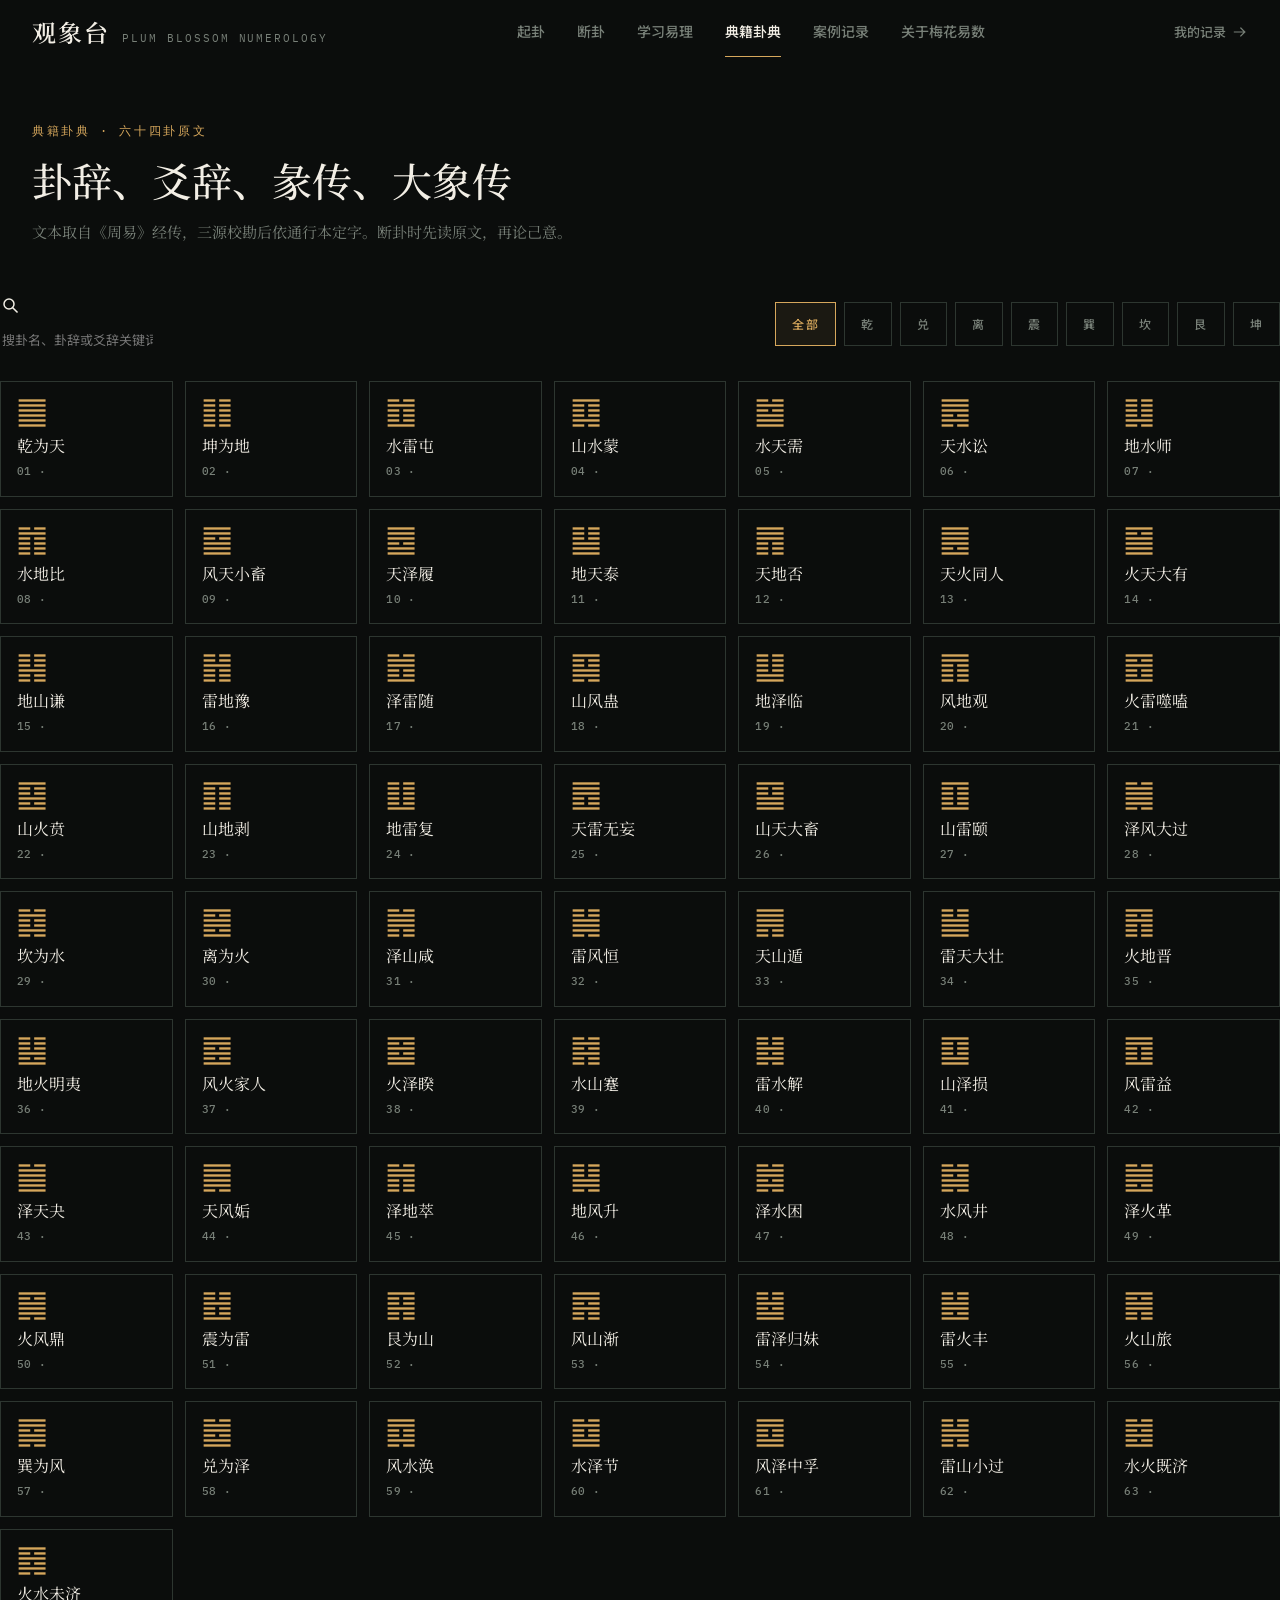
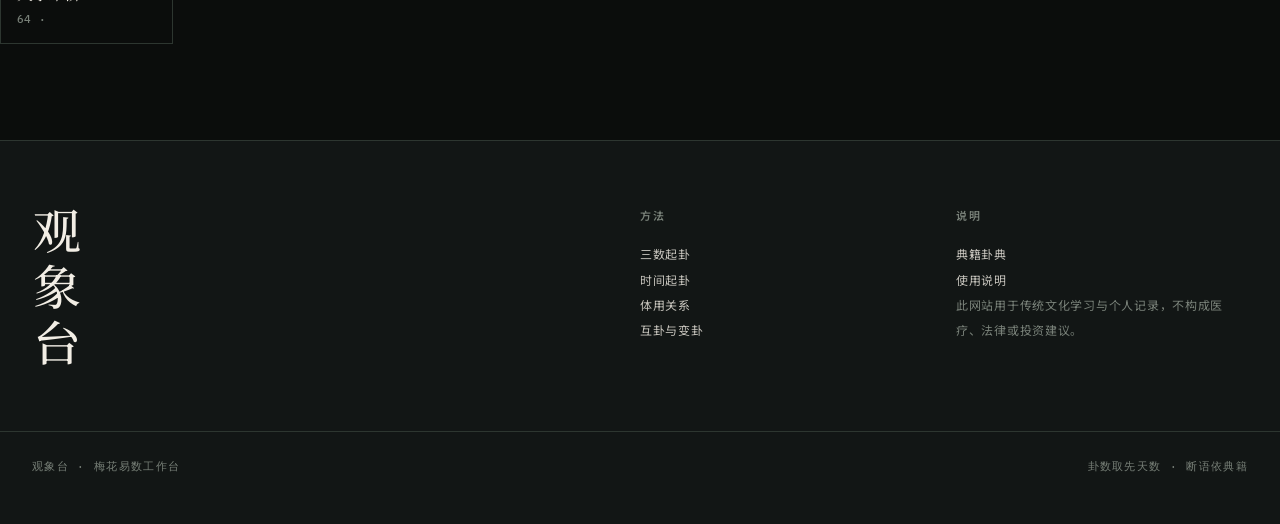
==== guandian.html @ 8d35ff0f "v4：多页面拆分（起卦/断卦/学习/卦典/记录/关于）+ 断卦逐层典籍解读" ====
<!DOCTYPE html>
<html lang="zh-CN">
<head>
<meta charset="utf-8">
<meta name="viewport" content="width=device-width, initial-scale=1">
<meta name="theme-color" content="#0B0D0C">
<link rel="manifest" href="manifest.json">
<link rel="apple-touch-icon" href="icon-180.png">
<title>典籍卦典 · 观象台</title>
<link rel="preconnect" href="https://fonts.googleapis.com">
<link rel="preconnect" href="https://fonts.gstatic.com" crossorigin>
<link href="https://fonts.googleapis.com/css2?family=Noto+Serif+SC:wght@400;500;600&family=Noto+Sans+SC:wght@400;500;600&family=IBM+Plex+Mono:wght@400;500&display=swap" rel="stylesheet">
<link rel="stylesheet" href="styles.css">
</head>
<body>

<header id="hdr">
  <div class="wrap hd">
    <a class="brand" href="index.html">
      <span class="mark">观象台</span>
      <span class="sub">PLUM BLOSSOM NUMEROLOGY</span>
    </a>
    <nav class="main" id="nav">
      <a href="index.html">起卦</a>
      <a href="duangua.html">断卦</a>
      <a href="xueyi.html">学习易理</a>
      <a href="guandian.html" class="on">典籍卦典</a>
      <a href="anli.html">案例记录</a>
      <a href="guanyu.html">关于梅花易数</a>
    </nav>
    <div class="hd-right">
      <a class="textlink" href="anli.html">我的记录
        <svg width="16" height="16" viewBox="0 0 20 20" fill="none" stroke="currentColor" stroke-width="1.5" stroke-linecap="square"><path d="M3 10h13M11 5l5 5-5 5"/></svg>
      </a>
      <button class="iconbtn menubtn" id="menuBtn" aria-label="打开导航菜单" aria-expanded="false">
        <svg width="20" height="20" viewBox="0 0 20 20" fill="none" stroke="currentColor" stroke-width="1.5" stroke-linecap="square"><path d="M3 6h14M3 10h14M3 14h14"/></svg>
      </button>
    </div>
  </div>
</header>

<main>
  <section class="page-hero">
    <div class="wrap">
      <span class="num">典籍卦典 · 六十四卦原文</span>
      <h2>卦辞、爻辞、彖传、大象传</h2>
      <p>文本取自《周易》经传，三源校勘后依通行本定字。断卦时先读原文，再论己意。</p>
    </div>
  </section>

  <div class="wrap page-pad">
    <div class="gd-tools">
      <div class="searchbox">
        <svg width="20" height="20" viewBox="0 0 20 20" fill="none" stroke="currentColor" stroke-width="1.5" stroke-linecap="square"><circle cx="9" cy="9" r="5"/><path d="M13 13l4 4"/></svg>
        <input id="gdSearch" type="search" placeholder="搜卦名、卦辞或爻辞关键词" aria-label="搜索卦典">
      </div>
      <div class="filters" id="gdTriFilter">
        <button class="chip on" data-tri="">全部</button>
        <button class="chip" data-tri="乾">乾</button>
        <button class="chip" data-tri="兑">兑</button>
        <button class="chip" data-tri="离">离</button>
        <button class="chip" data-tri="震">震</button>
        <button class="chip" data-tri="巽">巽</button>
        <button class="chip" data-tri="坎">坎</button>
        <button class="chip" data-tri="艮">艮</button>
        <button class="chip" data-tri="坤">坤</button>
      </div>
    </div>

    <div class="gd-grid" id="gdGrid"></div>
    <div class="gd-detail" id="gdDetail"></div>
  </div>
</main>

<footer>
  <div class="wrap ft">
    <div>
      <div class="ft-mark">观象台</div>
    </div>
    <div>
      <h4>方法</h4>
      <p>
        <a class="link" href="index.html">三数起卦</a><br>
        <a class="link" href="index.html">时间起卦</a><br>
        <a class="link" href="xueyi.html">体用关系</a><br>
        <a class="link" href="xueyi.html">互卦与变卦</a>
      </p>
    </div>
    <div>
      <h4>说明</h4>
      <p>
        <a class="link" href="guandian.html">典籍卦典</a><br>
        <a class="link" href="guanyu.html">使用说明</a><br>
        此网站用于传统文化学习与个人记录，不构成医疗、法律或投资建议。
      </p>
    </div>
  </div>
  <div class="wrap ft-bottom">
    <span>观象台 · 梅花易数工作台</span>
    <span>卦数取先天数 · 断语依典籍</span>
  </div>
</footer>

<div class="toast" id="toast" role="status" aria-live="polite"></div>

<script src="data.js"></script>
<script src="shared.js"></script>
<script>
(function(){
  "use strict";
  var ZY = window.GZ.ZHOUYI;
  var gdGrid = document.getElementById("gdGrid");
  var gdDetail = document.getElementById("gdDetail");
  var gdSearch = document.getElementById("gdSearch");
  var gdState = {q:"", tri:""};

  function guaList(){
    var arr = [];
    for (var k in ZY) if (ZY.hasOwnProperty(k)) arr.push(ZY[k]);
    arr.sort(function(a,b){ return a.kw - b.kw; });
    return arr;
  }
  function glyphOf(g){
    try { return String.fromCharCode(0x4DC0 + g.kw - 1); } catch(e){ return ""; }
  }
  function renderGrid(){
    var q = gdState.q.trim();
    var list = guaList().filter(function(g){
      if (gdState.tri && g.name.indexOf(gdState.tri) === -1 && g.short !== gdState.tri) return false;
      if (!q) return true;
      var hay = g.name + (g.guaci || "") + (g.daxiang || "");
      g.yaoci.forEach(function(y){ hay += y.tag + y.text; });
      return hay.indexOf(q) !== -1;
    });
    gdGrid.innerHTML = list.map(function(g){
      return '<button class="gd-cell" data-gua="' + esc(g.name) + '">' +
        '<span class="gd-glyph">' + glyphOf(g) + '</span>' +
        '<span class="gd-name">' + esc(g.name) + '</span>' +
        '<span class="gd-kw mono">' + ("0" + g.kw).slice(-2) + ' · ' + esc(g.short) + '</span>' +
      '</button>';
    }).join("") || '<div class="ledger-empty">未找到匹配的卦。</div>';
  }
  function renderDetail(name){
    var g = ZY[name];
    if (!g){ gdDetail.innerHTML = ""; return; }
    var rows = g.yaoci.map(function(y){
      return '<div class="gd-yao' + (y.pos >= 6 ? " yong" : "") + '"><span class="gd-tag mono">' + esc(y.tag) + '</span><p>' + esc(y.text) + '</p></div>';
    }).join("");
    gdDetail.innerHTML =
      '<div class="gd-head">' +
        '<div><div class="gd-title">' + esc(g.name) + ' <span class="gd-big-glyph">' + glyphOf(g) + '</span></div>' +
        '<div class="res-sub" style="color:var(--paper-muted)">《周易》第' + g.kw + '卦 · ' + esc(g.short) + '</div></div>' +
        '<button class="btn-paper" id="gdClose">收起</button>' +
      '</div>' +
      '<div class="gd-block"><div class="k">卦辞</div><p class="gd-text">' + esc(g.guaci) + '</p></div>' +
      '<div class="gd-block"><div class="k">彖传</div><p class="gd-text">' + esc(g.tuan) + '</p></div>' +
      '<div class="gd-block"><div class="k">大象传</div><p class="gd-text">' + esc(g.daxiang) + '</p></div>' +
      '<div class="gd-block"><div class="k">爻辞</div>' + rows + '</div>' +
      '<div class="disclaimer" style="color:var(--paper-muted)">出处：《周易》经文（卦辞、爻辞）与《易传》（彖、大象）。文本经多源校勘，异文依通行本。</div>';
    document.getElementById("gdClose").addEventListener("click", function(){ gdDetail.innerHTML = ""; });
    gdDetail.scrollIntoView({behavior: reduced() ? "auto" : "smooth", block:"start"});
  }

  gdGrid.addEventListener("click", function(e){
    var b = e.target.closest ? e.target.closest("[data-gua]") : null;
    if (b) renderDetail(b.getAttribute("data-gua"));
  });
  gdSearch.addEventListener("input", function(){ gdState.q = gdSearch.value; renderGrid(); });
  document.getElementById("gdTriFilter").addEventListener("click", function(e){
    var b = e.target.closest ? e.target.closest("[data-tri]") : null;
    if (!b) return;
    Array.prototype.forEach.call(this.children, function(x){ x.classList.remove("on"); });
    b.classList.add("on");
    gdState.tri = b.getAttribute("data-tri");
    renderGrid();
  });

  renderGrid();
  var pre = new URLSearchParams(location.search).get("gua");
  if (pre && ZY[pre]) renderDetail(pre);

})();
</script>
</body>
</html>
---- styles.css ----
:root{
  --canvas:#0B0D0C; --surface-deep:#121615; --surface-raised:#1B211E;
  --paper:#E9E2D2; --ink:#F2EEE5; --ink-dark:#171A18; --ink-muted:#788078;
  --paper-muted:#6F6A5E; --brass:#D6A75C; --brass-light:#F0C979;
  --vermilion:#9A6C63; --line-dark:#2D3630; --line-light:#B8AE9A;
  --serif:"Noto Serif SC","Songti SC","STSong",serif;
  --sans:"Noto Sans SC","PingFang SC","Microsoft YaHei",sans-serif;
  --mono:"IBM Plex Mono",ui-monospace,SFMono-Regular,Menlo,monospace;
  --unit:8px;
}
*{box-sizing:border-box;}
html{-webkit-text-size-adjust:100%;}
body{
  margin:0; background:var(--canvas); color:var(--ink);
  font-family:var(--serif); font-size:16px; line-height:1.85;
  -webkit-font-smoothing:antialiased;
}
h1,h2,h3,h4,p{margin:0;}
button{font-family:inherit;color:inherit;background:none;border:0;padding:0;cursor:pointer;}
input,select{font-family:inherit;color:inherit;}
a{color:inherit;text-decoration:none;}
ul{margin:0;padding:0;list-style:none;}
:focus-visible{outline:2px solid var(--brass);outline-offset:2px;}
.wrap{max-width:1360px;margin:0 auto;padding:0 32px;}
.mono{font-family:var(--mono);font-size:13px;font-weight:500;line-height:1.5;letter-spacing:.04em;}
.label{font-family:var(--sans);font-size:12px;font-weight:600;line-height:1.4;letter-spacing:.06em;}
.muted{color:var(--ink-muted);}
.sr{position:absolute;width:1px;height:1px;padding:0;margin:-1px;overflow:hidden;clip:rect(0 0 0 0);white-space:nowrap;border:0;}

/* ---------- paper grain ---------- */
.grain{position:relative;}
.grain::before{
  content:"";position:absolute;inset:0;pointer-events:none;opacity:.025;
  background-image:url("data:image/svg+xml;utf8,<svg xmlns='http://www.w3.org/2000/svg' width='160' height='160'><filter id='n'><feTurbulence type='fractalNoise' baseFrequency='0.8' numOctaves='3'/><feColorMatrix type='saturate' values='0'/></filter><rect width='160' height='160' filter='url(%23n)' opacity='1'/></svg>");
}
.grain-paper::before{opacity:.06;}

/* ---------- header ---------- */
header{
  position:sticky;top:0;z-index:60;height:64px;
  background:transparent;border-bottom:1px solid transparent;
  transition:background .25s ease-out,border-color .25s ease-out;
}
header.stuck{background:var(--canvas);border-bottom-color:var(--line-dark);}
.hd{height:64px;display:flex;align-items:center;justify-content:space-between;gap:24px;}
.brand{display:flex;align-items:baseline;gap:12px;}
.brand .mark{font-family:var(--serif);font-size:24px;font-weight:600;letter-spacing:.08em;}
.brand .sub{font-family:var(--mono);font-size:11px;letter-spacing:.18em;color:var(--ink-muted);}
nav.main{display:flex;gap:32px;}
nav.main a{font-family:var(--sans);font-size:14px;font-weight:500;color:var(--ink-muted);padding:6px 0;position:relative;}
nav.main a:hover,nav.main a.on{color:var(--ink);}
nav.main a.on::after{content:"";position:absolute;left:0;right:0;bottom:-6px;height:1px;background:var(--brass);}
.hd-right{display:flex;align-items:center;gap:16px;}
.iconbtn{width:40px;height:40px;border:1px solid var(--line-dark);display:flex;align-items:center;justify-content:center;transition:border-color .15s ease-out,color .15s ease-out;}
.iconbtn:hover{border-color:var(--brass);color:var(--brass);}
.textlink{font-family:var(--sans);font-size:13px;font-weight:500;color:var(--ink-muted);display:flex;align-items:center;gap:6px;}
.textlink:hover{color:var(--brass);}
.menubtn{display:none;}

/* ---------- hero ---------- */
.hero{position:relative;min-height:92vh;padding-bottom:24px;}
.gridrule{position:absolute;left:0;right:0;top:calc(50% - 40px);height:1px;background:var(--line-dark);opacity:.55;}
.hero-inner{position:relative;display:grid;grid-template-columns:repeat(12,1fr);gap:24px;min-height:92vh;}
.rail{grid-column:1/3;display:flex;align-items:flex-start;justify-content:flex-start;padding-top:120px;}
.rail-stack{display:flex;flex-direction:column;gap:40px;}
.rail-item{writing-mode:vertical-rl;font-family:var(--sans);font-size:14px;font-weight:600;letter-spacing:.35em;color:var(--ink-muted);opacity:.38;transition:color .4s ease-out,opacity .4s ease-out;padding:8px 0;}
.rail-item.on{color:var(--brass);opacity:1;}
.rail-item:hover{color:var(--brass);opacity:.8;}
.stage{grid-column:3/9;display:flex;flex-direction:column;align-items:center;justify-content:center;position:relative;}
.stage-hd{text-align:center;margin-bottom:32px;max-width:520px;}
.eyebrow{font-family:var(--sans);font-size:12px;font-weight:600;letter-spacing:.32em;color:var(--brass);}
h1{font-family:var(--serif);font-size:72px;font-weight:500;line-height:1.05;margin:20px 0 18px;}
.lede{color:var(--ink-muted);font-size:16px;line-height:1.85;}
.compass-wrap{width:min(42vw,560px);max-width:560px;display:flex;align-items:center;justify-content:center;position:relative;}
.compass{width:360px;height:360px;position:relative;}
.compass svg{width:100%;height:100%;display:block;}
.glyph{
  position:absolute;right:-16vw;top:50%;transform:translateY(-50%);
  font-family:var(--serif);font-size:220px;line-height:1;color:var(--ink);opacity:.12;
  pointer-events:none;user-select:none;white-space:nowrap;
}
.stage-foot{margin-top:36px;text-align:center;max-width:520px;}
.method{font-family:var(--mono);font-size:12px;letter-spacing:.03em;color:var(--ink-muted);line-height:1.9;}
.method b{color:var(--brass);font-weight:500;}
.phase-line{margin-top:14px;font-family:var(--sans);font-size:12px;letter-spacing:.18em;color:var(--brass);opacity:.85;}

/* compass internals */
.sector{stroke:var(--line-dark);stroke-width:1;fill:none;}
.ring{stroke:var(--line-dark);stroke-width:1;fill:none;}
.tri-g{cursor:default;}
.tri-g .dot{fill:var(--line-dark);transition:fill .42s ease-out;}
.tri-g text{fill:var(--ink-muted);font-family:var(--serif);font-size:17px;transition:fill .42s ease-out;}
.tri-g .num{font-family:var(--mono);font-size:10px;fill:var(--line-dark);}
.tri-g.lit .dot{fill:var(--brass);}
.tri-g.lit text{fill:var(--brass);}
.tri-g.sel text{fill:var(--brass-light);}
.tri-g.sel .dot{fill:var(--brass-light);}
.compass-core{fill:var(--surface-raised);stroke:var(--line-dark);stroke-width:1;}
.core-num{fill:var(--brass);font-family:var(--mono);font-size:12px;letter-spacing:.08em;}
#ringRot{transition:transform .5s cubic-bezier(.16,1,.3,1);transform-origin:180px 180px;}

/* hexagram in core */
.core-hex{position:absolute;top:50%;left:50%;transform:translate(-50%,-50%);width:74px;display:flex;flex-direction:column;gap:5px;}
.core-hex .row{height:6px;display:flex;gap:9px;opacity:0;transform:translateY(6px);transition:opacity .26s ease-out,transform .26s ease-out;}
.core-hex .row.on{opacity:1;transform:none;}
.core-hex .row i{display:block;height:6px;background:var(--ink);}
.core-hex .row i.y{width:27px;}
.core-hex .row i.m{width:6px;}
.core-hex .row.moving i{background:var(--brass);}

/* ---------- input panel ---------- */
.console{grid-column:9/13;padding-top:72px;display:flex;justify-content:flex-end;}
.panel{
  width:100%;max-width:360px;min-width:280px;background:var(--surface-deep);
  border:1px solid var(--line-dark);padding:28px;
}
.panel h2{font-family:var(--serif);font-size:22px;font-weight:500;letter-spacing:.04em;}
.panel .helper{font-family:var(--sans);font-size:12px;line-height:1.8;color:var(--ink-muted);margin-top:10px;}
.field{margin-top:26px;}
.field label{display:flex;align-items:baseline;gap:10px;font-family:var(--sans);font-size:12px;font-weight:600;letter-spacing:.14em;color:var(--ink);}
.field label span.i{font-family:var(--mono);color:var(--brass);letter-spacing:.08em;}
.field input{
  width:100%;height:48px;background:transparent;border:0;border-bottom:1px solid var(--line-dark);
  font-family:var(--mono);font-size:16px;letter-spacing:.06em;color:var(--ink);border-radius:0;
  transition:border-color .18s ease-out,box-shadow .18s ease-out;
}
.field input::placeholder{color:var(--ink-muted);font-family:var(--mono);letter-spacing:.06em;}
.field input:focus{outline:none;border-bottom:2px solid var(--brass);}
.field.err input{border-bottom:2px solid var(--vermilion);}
.field .errtext{display:none;font-family:var(--sans);font-size:11px;color:var(--vermilion);margin-top:8px;letter-spacing:.06em;}
.field.err .errtext{display:block;}
.selectwrap{position:relative;margin-top:26px;}
.selectwrap select{
  width:100%;height:44px;background:transparent;border:0;border-bottom:1px solid var(--line-dark);
  font-family:var(--sans);font-size:13px;color:var(--ink);border-radius:0;appearance:none;padding-right:28px;
}
.selectwrap select:focus{outline:none;border-bottom:2px solid var(--brass);}
.selectwrap svg{position:absolute;right:2px;top:12px;pointer-events:none;color:var(--ink-muted);}
.actions{margin-top:32px;display:flex;flex-direction:column;gap:14px;}
.btn-primary{
  height:48px;padding:0 24px;background:var(--brass);color:var(--ink-dark);
  font-family:var(--sans);font-size:14px;font-weight:600;letter-spacing:.22em;
  display:flex;align-items:center;justify-content:center;gap:10px;
  transition:background .15s ease-out,transform .08s ease-out;
}
.btn-primary:hover{background:var(--brass-light);}
.btn-primary:active{transform:translateY(2px);}
.btn-primary[disabled]{background:var(--line-dark);color:var(--ink-muted);cursor:progress;}
.btn-secondary{
  height:44px;border:1px solid var(--line-dark);color:var(--ink);
  font-family:var(--sans);font-size:13px;font-weight:500;letter-spacing:.18em;
  display:flex;align-items:center;justify-content:center;gap:10px;transition:border-color .15s,color .15s;
}
.btn-secondary:hover{border-color:var(--brass);color:var(--brass);}
.panel-note{margin-top:22px;padding-top:18px;border-top:1px solid var(--line-dark);font-family:var(--sans);font-size:11px;line-height:1.9;color:var(--ink-muted);letter-spacing:.04em;}

/* ---------- calculation trace ---------- */
.trace{border-top:1px solid var(--line-dark);border-bottom:1px solid var(--line-dark);background:var(--surface-deep);}
.trace-band{
  min-height:64px;display:grid;grid-template-columns:30% 70%;align-items:center;gap:24px;
  padding:14px 0;border-bottom:1px solid var(--line-dark);position:relative;overflow:hidden;
}
.trace-band:last-child{border-bottom:0;}
.trace-band .k{font-family:var(--sans);font-size:12px;font-weight:600;letter-spacing:.22em;color:var(--ink-muted);}
.trace-band .v{font-family:var(--mono);font-size:13px;letter-spacing:.04em;color:var(--ink);opacity:.35;transition:opacity .3s ease-out;}
.trace-band .v b{color:var(--brass);font-weight:500;}
.trace-band.live .v{opacity:1;}
.trace-band::after{content:"";position:absolute;left:0;top:0;bottom:0;width:0;background:var(--brass);opacity:.16;}
.trace-band.sweep::after{width:100%;transition:width .24s ease-out;}

/* ---------- result ---------- */
.result-zone{position:relative;padding-top:64px;}
.result-shell{display:grid;grid-template-columns:repeat(12,1fr);gap:24px;}
.paper{
  grid-column:5/13;background:var(--paper);color:var(--ink-dark);
  margin-left:-24px;padding:48px 48px 48px 64px;position:relative;
}
.paper::before{
  content:"";position:absolute;inset:0;pointer-events:none;opacity:.06;
  background-image:url("data:image/svg+xml;utf8,<svg xmlns='http://www.w3.org/2000/svg' width='160' height='160'><filter id='n'><feTurbulence type='fractalNoise' baseFrequency='0.8' numOctaves='3'/><feColorMatrix type='saturate' values='0'/></filter><rect width='160' height='160' filter='url(%23n)'/></svg>");
}
.paper-margin{
  position:absolute;left:16px;top:48px;bottom:48px;width:48px;
  display:flex;flex-direction:column;gap:28px;align-items:center;
}
.pm{cursor:pointer;writing-mode:vertical-rl;font-family:var(--sans);font-size:12px;font-weight:600;letter-spacing:.32em;color:var(--paper-muted);opacity:.55;}
.pm.on{color:var(--ink-dark);opacity:1;}
.edge-index{
  position:absolute;right:-1px;top:48px;display:flex;flex-direction:column;
  border-left:1px solid var(--line-light);
}
.edge-index button{
  font-family:var(--mono);font-size:11px;letter-spacing:.12em;color:var(--paper-muted);
  padding:8px 10px 8px 12px;border-right:1px solid var(--line-light);transition:color .15s,background .15s;
}
.edge-index button:hover{color:var(--ink-dark);background:rgba(23,26,24,.05);}
.edge-index button.on{color:var(--ink-dark);background:rgba(214,167,92,.18);}

.res-top{display:flex;justify-content:space-between;align-items:flex-start;gap:32px;flex-wrap:wrap;}
.res-title{font-family:var(--serif);font-size:36px;font-weight:500;line-height:1.25;}
.res-sub{font-family:var(--mono);font-size:13px;letter-spacing:.05em;color:var(--paper-muted);margin-top:10px;}
.res-hex{display:flex;flex-direction:column;gap:16px;}
.res-hex .r{display:flex;gap:12px;align-items:center;}
.res-hex .bars{width:52px;display:flex;gap:12px;}
.res-hex .bars i{display:block;height:8px;background:var(--ink-dark);}
.res-hex .bars i.y{width:52px;}
.res-hex .bars i.m{width:20px;}
.res-hex .r.moving .bars i{background:var(--brass);}
.res-hex .tag{font-family:var(--mono);font-size:11px;letter-spacing:.12em;color:var(--paper-muted);}
.res-hex .r.moving .tag{color:var(--vermilion);}
.res-hex .r .mk{width:8px;height:8px;border:1px solid var(--vermilion);}
.res-hex .r.moving .mk{background:var(--vermilion);}
.rule-paper{height:1px;background:var(--line-light);margin:32px 0;transform-origin:center;transform:scaleX(0);transition:transform .52s ease-out;}
.rule-paper.drawn{transform:scaleX(1);}
.res-block{margin-top:28px;}
.res-block .k{font-family:var(--sans);font-size:12px;font-weight:600;letter-spacing:.22em;color:var(--paper-muted);}
.res-block p{margin-top:10px;font-family:var(--serif);font-size:16px;line-height:1.85;color:var(--ink-dark);}
.judgment{font-family:var(--serif);font-size:28px;font-weight:500;line-height:1.65;color:var(--ink-dark);margin-top:20px;}
.meta-grid{display:grid;grid-template-columns:repeat(4,1fr);gap:1px;background:var(--line-light);margin-top:36px;}
.meta-grid .cell{background:var(--paper);padding:18px 16px;}
.meta-grid .k{font-family:var(--sans);font-size:11px;font-weight:600;letter-spacing:.18em;color:var(--paper-muted);}
.meta-grid .v{font-family:var(--mono);font-size:13px;letter-spacing:.04em;color:var(--ink-dark);margin-top:8px;}
.meta-grid .v.brass{color:#8A6222;}
.paper-actions{margin-top:36px;display:flex;gap:12px;flex-wrap:wrap;}
.btn-paper{
  height:44px;padding:0 20px;border:1px solid var(--ink-dark);color:var(--ink-dark);
  font-family:var(--sans);font-size:13px;font-weight:500;letter-spacing:.18em;
  display:flex;align-items:center;gap:10px;transition:background .15s,color .15s;
}
.btn-paper:hover{background:var(--ink-dark);color:var(--paper);}
.btn-paper.solid{background:var(--ink-dark);color:var(--paper);}
.btn-paper.solid:hover{background:#000;}
.empty-state{padding:48px 0;}
.empty-state h3{font-family:var(--serif);font-size:28px;font-weight:500;}
.empty-state p{color:var(--paper-muted);margin-top:12px;font-size:16px;}
.steps{margin-top:28px;padding-top:22px;border-top:1px solid var(--line-light);}
.steps .step{display:grid;grid-template-columns:36px 1fr;gap:14px;padding:14px 0;border-bottom:1px solid var(--line-light);}
.steps .step:last-child{border-bottom:0;}
.steps .step .no{font-family:var(--mono);font-size:12px;letter-spacing:.12em;color:var(--paper-muted);padding-top:5px;}
.steps .step h4{font-family:var(--serif);font-size:17px;font-weight:500;color:var(--ink-dark);}
.steps .step p{margin-top:6px;font-family:var(--serif);font-size:15px;line-height:1.8;color:var(--ink-dark);}
.steps .step p.sub{color:var(--paper-muted);font-family:var(--mono);font-size:12px;letter-spacing:.03em;}
.disclaimer{margin-top:36px;padding-top:18px;border-top:1px solid var(--line-light);font-family:var(--sans);font-size:11px;line-height:1.9;color:var(--paper-muted);letter-spacing:.04em;}

/* ---------- learn ---------- */
.learn{padding:88px 0 96px;}
.sec-hd{display:flex;align-items:flex-end;justify-content:space-between;gap:32px;flex-wrap:wrap;margin-bottom:48px;}
.sec-hd h2{font-family:var(--serif);font-size:36px;font-weight:500;line-height:1.25;}
.sec-hd .num{font-family:var(--mono);font-size:12px;letter-spacing:.22em;color:var(--brass);display:block;margin-bottom:14px;}
.sec-hd p{max-width:460px;color:var(--ink-muted);font-size:15px;}
.learn-grid{display:grid;grid-template-columns:5fr 7fr;gap:24px;}
.rail-learn{border-top:1px solid var(--line-dark);}
.lesson{
  width:100%;min-height:56px;display:flex;align-items:center;justify-content:space-between;gap:16px;
  padding:16px 18px 16px 20px;border-bottom:1px solid var(--line-dark);text-align:left;
  border-left:2px solid transparent;transition:background .18s ease-out,border-color .18s ease-out;
}
.lesson:hover{background:var(--surface-raised);}
.lesson.on{border-left-color:var(--brass);background:var(--surface-raised);}
.lesson .t{font-family:var(--serif);font-size:17px;color:var(--ink);}
.lesson.on .t{color:var(--brass);}
.lesson .idx{font-family:var(--mono);font-size:11px;letter-spacing:.16em;color:var(--ink-muted);}
.canvas-learn{background:var(--surface-deep);border:1px solid var(--line-dark);padding:40px;}
.layer-tabs{display:flex;gap:0;border:1px solid var(--line-dark);width:fit-content;max-width:100%;flex-wrap:wrap;}
.layer-tabs button{
  min-width:92px;height:44px;padding:0 18px;font-family:var(--sans);font-size:13px;font-weight:500;letter-spacing:.16em;
  color:var(--ink-muted);border-right:1px solid var(--line-dark);transition:color .15s,background .15s;
}
.layer-tabs button:last-child{border-right:0;}
.layer-tabs button:hover{color:var(--ink);}
.layer-tabs button.on{color:var(--brass);background:var(--surface-raised);box-shadow:inset 0 -2px 0 var(--brass);}
.learn-body{display:grid;grid-template-columns:200px 1fr;gap:40px;margin-top:36px;align-items:start;}
.mini-hex{display:flex;flex-direction:column;gap:16px;}
.mini-hex .grp{padding:12px 0;border-bottom:1px solid var(--line-dark);}
.mini-hex .grp:last-child{border-bottom:0;}
.mini-hex .cap{font-family:var(--mono);font-size:10px;letter-spacing:.18em;color:var(--ink-muted);margin-bottom:10px;}
.mini-hex .r{display:flex;gap:12px;height:8px;margin-bottom:8px;}
.mini-hex .r i{display:block;height:8px;background:var(--line-dark);transition:background .3s ease-out;}
.mini-hex .r i.y{width:52px;}
.mini-hex .r i.m{width:20px;}
.mini-hex .grp.hl .r i{background:var(--ink);}
.mini-hex .grp.hl .r.mv i{background:var(--brass);}
.mini-hex .grp.hl .cap{color:var(--brass);}
.learn-text h3{font-family:var(--serif);font-size:24px;font-weight:500;line-height:1.4;}
.learn-text p{margin-top:16px;color:var(--ink);opacity:.86;}
.learn-text .data{margin-top:24px;padding:18px 20px;background:var(--surface-raised);border-left:2px solid var(--brass);}
.learn-text .data div{font-family:var(--mono);font-size:12px;letter-spacing:.04em;color:var(--ink);opacity:.8;line-height:2;}
.learn-text .data b{color:var(--brass);font-weight:500;}
.lesson-body{margin-top:22px;padding-top:22px;border-top:1px solid var(--line-dark);}
.lesson-body p{color:var(--ink-muted);font-size:15px;}
.lesson-body p + p{margin-top:12px;}

/* ---------- cases ---------- */
.cases{padding:0 0 96px;}
.case-hd{display:flex;align-items:flex-end;justify-content:space-between;gap:24px;flex-wrap:wrap;}
.filters{display:flex;gap:8px;flex-wrap:wrap;align-items:center;}
.search\boxed{display:flex;align-items:center;gap:10px;border:1px solid var(--line-dark);height:44px;padding:0 14px;min-width:240px;}
.searchbox input{background:transparent;border:0;font-family:var(--sans);font-size:13px;width:100%;height:100%;}
.searchbox input:focus{outline:none;}
.chip{
  height:44px;padding:0 16px;border:1px solid var(--line-dark);font-family:var(--sans);font-size:12px;
  font-weight:500;letter-spacing:.12em;color:var(--ink-muted);transition:color .15s,border-color .15s,background .15s;
  display:flex;align-items:center;gap:8px;
}
.chip:hover{color:var(--ink);border-color:var(--ink-muted);}
.chip.on{color:var(--brass);border-color:var(--brass);background:rgba(214,167,92,.08);}
.ledger{margin-top:32px;border-top:1px solid var(--line-dark);}
.ledger-head,.ledger-row{
  display:grid;grid-template-columns:80px 1fr 116px 128px 84px 96px;gap:16px;align-items:center;
  min-height:72px;padding:14px 0;border-bottom:1px solid var(--line-dark);
}
.ledger-head{min-height:48px;}
.ledger-head span{font-family:var(--sans);font-size:11px;font-weight:600;letter-spacing:.18em;color:var(--ink-muted);}
.ledger-row{transition:background .18s ease-out;}
.ledger-row:hover{background:var(--surface-deep);}
.ledger-row .id{font-family:var(--mono);font-size:13px;letter-spacing:.06em;color:var(--brass);}
.ledger-row .q{font-family:var(--serif);font-size:17px;color:var(--ink);}
.ledger-row .q small{display:block;font-family:var(--sans);font-size:11px;letter-spacing:.12em;color:var(--ink-muted);margin-top:4px;}
.ledger-row .t{font-family:var(--mono);font-size:12px;color:var(--ink-muted);letter-spacing:.04em;}
.ledger-row .st{font-family:var(--sans);font-size:11px;letter-spacing:.14em;color:var(--ink-muted);text-align:right;cursor:pointer;}
.ledger-row .st:hover{color:var(--brass);}
.ledger-row .st.done{color:var(--brass);}
.ledger-row .act{display:flex;justify-content:flex-end;}
.linkbtn{font-family:var(--sans);font-size:12px;letter-spacing:.14em;color:var(--ink-muted);display:flex;align-items:center;gap:6px;padding:8px;}
.linkbtn:hover{color:var(--brass);}
.ledger-empty{padding:48px 0;color:var(--ink-muted);font-family:var(--sans);font-size:13px;letter-spacing:.08em;}
.collapse-btn{display:none;}

/* ---------- footer ---------- */
footer{background:var(--surface-deep);border-top:1px solid var(--line-dark);padding:64px 0 48px;}
.ft{display:grid;grid-template-columns:2fr 1fr 1fr;gap:24px;}
.ft-mark{font-family:var(--serif);font-size:48px;font-weight:500;letter-spacing:.18em;line-height:1;writing-mode:vertical-rl;}
.ft h4{font-family:var(--sans);font-size:11px;font-weight:600;letter-spacing:.22em;color:var(--ink-muted);}
.ft p{margin-top:16px;font-family:var(--sans);font-size:12px;line-height:2.1;color:var(--ink-muted);letter-spacing:.06em;}
.ft .link{color:var(--ink);opacity:.8;}
.ft .link:hover{color:var(--brass);opacity:1;}
.ft-bottom{margin-top:56px;padding-top:24px;border-top:1px solid var(--line-dark);display:flex;justify-content:space-between;gap:24px;flex-wrap:wrap;}
.ft-bottom span{font-family:var(--mono);font-size:11px;letter-spacing:.12em;color:var(--ink-muted);}

/* toast */
.toast{
  position:fixed;left:50%;bottom:32px;transform:translate(-50%,16px);z-index:200;
  background:var(--surface-raised);border:1px solid var(--line-dark);color:var(--ink);
  padding:14px 22px;font-family:var(--sans);font-size:13px;letter-spacing:.12em;
  opacity:0;pointer-events:none;transition:opacity .25s ease-out,transform .25s ease-out;
}
.toast.on{opacity:1;transform:translate(-50%,0);}

/* ---------- responsive ---------- */
@media (max-width:1199px){
  h1{font-size:56px;}
  .hero-inner{grid-template-columns:repeat(8,1fr);}
  .rail{grid-column:1/2;}
  .stage{grid-column:2/6;}
  .console{grid-column:6/9;padding-top:64px;}
  .compass{width:280px;height:280px;}
  .glyph{font-size:170px;right:-10vw;}
  .result-shell{grid-template-columns:repeat(8,1fr);}
  .paper{grid-column:1/9;margin-left:0;padding:40px 40px 40px 56px;}
  .learn-grid{grid-template-columns:1fr;}
  .learn-body{grid-template-columns:170px 1fr;gap:28px;}
}
@media (max-width:900px){
  .meta-grid{grid-template-columns:repeat(2,1fr);}
}
@media (max-width:767px){
  .wrap{padding:0 20px;}
  nav.main{display:none;}
  nav.main.open{display:flex;position:absolute;top:64px;left:0;right:0;flex-direction:column;gap:0;background:var(--canvas);border-bottom:1px solid var(--line-dark);padding:12px 20px 20px;z-index:70;}
  .menubtn{display:flex;}
  .hd-right .textlink{display:none;}
  h1{font-size:44px;}
  .hero{min-height:auto;padding-top:32px;}
  .hero-inner{grid-template-columns:1fr;min-height:0;}
  .rail{grid-column:1;padding-top:0;margin-bottom:28px;}
  .rail-stack{flex-direction:row;gap:24px;}
  .rail-item{writing-mode:horizontal-tb;letter-spacing:.22em;}
  .gridrule{display:none;}
  .stage{grid-column:1;}
  .compass{width:240px;height:240px;}
  .compass-wrap{width:100%;}
  .glyph{position:static;transform:none;font-size:120px;opacity:.1;margin-top:24px;text-align:center;}
  .console{grid-column:1;padding-top:32px;}
  .panel{max-width:none;}
  .trace-band{grid-template-columns:1fr;gap:8px;padding:16px 0;}
  .result-zone{padding-top:32px;}
  .paper{padding:24px;margin-left:0;}
  .paper-margin{position:static;flex-direction:row;gap:16px;width:auto;margin-bottom:20px;flex-wrap:wrap;}
  .pm{writing-mode:horizontal-tb;letter-spacing:.18em;}
  .edge-index{display:none;}
  .res-title{font-size:26px;}
  .judgment{font-size:22px;}
  .learn{padding:56px 0 64px;}
  .sec-hd h2{font-size:28px;}
  .canvas-learn{padding:24px;}
  .learn-body{grid-template-columns:1fr;}
  .mini-hex{flex-direction:row;gap:12px;overflow-x:auto;}
  .mini-hex .grp{border-bottom:0;border-right:1px solid var(--line-dark);padding:0 12px;min-width:96px;}
  .ledger-head{display:none;}
  .ledger-row{grid-template-columns:1fr;gap:6px;min-height:0;padding:18px 0;}
  .ledger-row .st,.ledger-row .act{text-align:left;justify-content:flex-start;}
  .collapse-btn{display:flex;}
  .filters.collapsed .chip:not(.keep),.filters.collapsed .search\boxed{display:none;}
  .ft{grid-template-columns:1fr;gap:40px;}
  .ft-mark{writing-mode:horizontal-tb;font-size:36px;}
}
@media (prefers-reduced-motion:reduce){
  *,*::before,*::after{animation:none!important;transition-duration:.001ms!important;}
  .core-hex .row{opacity:1;transform:none;}
  .rule-paper{transform:scaleX(1);}
  .trace-band .v{opacity:1;}
}
/* ---------- v3 新增样式：模式切换 / 时间起卦 / 卦典 / AI / 典籍引用 / 打印 ---------- */
.mode-tabs{display:flex;border:1px solid var(--line-dark);width:fit-content;margin:18px 0 0;}
.mode-tabs button{min-width:110px;height:40px;padding:0 16px;font-family:var(--sans);font-size:13px;font-weight:500;letter-spacing:.16em;color:var(--ink-muted);border-right:1px solid var(--line-dark);transition:color .15s,background .15s;}
.mode-tabs button:last-child{border-right:0;}
.mode-tabs button:hover{color:var(--ink);}
.mode-tabs button.on{color:var(--brass);background:var(--surface-raised);box-shadow:inset 0 -2px 0 var(--brass);}
.time-fields{margin-top:24px;padding-top:18px;border-top:1px solid var(--line-dark);}
.tf-row{display:grid;grid-template-columns:1fr 1fr;gap:12px;margin-top:12px;}
.tf-row label{display:flex;flex-direction:column;gap:6px;font-family:var(--sans);font-size:11px;font-weight:600;letter-spacing:.14em;color:var(--ink-muted);}
.tf-row select{height:42px;background:transparent;border:0;border-bottom:1px solid var(--line-dark);color:var(--ink);font-family:var(--mono);font-size:14px;border-radius:0;appearance:none;padding-right:20px;}
.tf-row select:focus{outline:none;border-bottom:2px solid var(--brass);}
.tf-foot{display:flex;align-items:center;gap:14px;flex-wrap:wrap;margin-top:16px;}
.tf-foot .btn-secondary{flex:0 0 auto;padding:0 16px;}
#timeCaption{letter-spacing:.06em;line-height:1.6;}

/* 卦典 */
.guodian{padding:0 0 96px;}
.gd-tools{display:flex;gap:12px;flex-wrap:wrap;align-items:center;justify-content:space-between;}
.gd-grid{margin-top:28px;display:grid;grid-template-columns:repeat(auto-fill,minmax(160px,1fr));gap:12px;}
.gd-cell{display:flex;flex-direction:column;align-items:flex-start;gap:6px;padding:16px;border:1px solid var(--line-dark);text-align:left;transition:border-color .15s,background .15s;}
.gd-cell:hover{border-color:var(--brass);background:var(--surface-deep);}
.gd-glyph{font-family:var(--serif);font-size:30px;line-height:1;color:var(--brass);}
.gd-name{font-family:var(--serif);font-size:16px;color:var(--ink);}
.gd-kw{color:var(--ink-muted);font-size:11px;}
.gd-detail{margin-top:32px;border:1px solid var(--line-dark);background:var(--surface-deep);padding:32px;}
.gd-detail:empty{display:none;}
.gd-head{display:flex;justify-content:space-between;align-items:flex-start;gap:24px;flex-wrap:wrap;}
.gd-title{font-family:var(--serif);font-size:30px;font-weight:500;}
.gd-big-glyph{font-size:34px;color:var(--brass);margin-left:8px;}
.gd-block{margin-top:24px;}
.gd-block .k{font-family:var(--sans);font-size:11px;font-weight:600;letter-spacing:.22em;color:var(--brass);}
.gd-text{margin-top:8px;font-family:var(--serif);font-size:16px;line-height:1.9;}
.gd-yao{display:grid;grid-template-columns:64px 1fr;gap:14px;padding:10px 0;border-bottom:1px solid var(--line-dark);}
.gd-yao:last-child{border-bottom:0;}
.gd-yao .gd-tag{color:var(--brass);padding-top:3px;}
.gd-yao p{font-family:var(--serif);font-size:15px;line-height:1.85;}
.gd-yao.yong .gd-tag{color:var(--vermilion);}
.gualink{color:inherit;border-bottom:1px dashed var(--paper-muted);cursor:pointer;}
.gualink:hover{color:#8A6222;border-bottom-color:#8A6222;}

/* AI 解读面板 */
.ai-panel{margin-top:28px;padding:24px;background:rgba(23,26,24,.05);border:1px solid var(--line-light);}
.ai-panel:empty{display:none;}
.ai-head{display:flex;justify-content:space-between;align-items:center;gap:16px;}
.ai-head .k{font-family:var(--sans);font-size:11px;font-weight:600;letter-spacing:.22em;color:var(--paper-muted);}
.ai-key-row{display:flex;gap:10px;align-items:center;flex-wrap:wrap;margin-top:14px;}
.ai-key{flex:1;min-width:220px;height:38px;background:transparent;border:0;border-bottom:1px solid var(--line-light);font-family:var(--mono);font-size:13px;color:var(--ink-dark);padding:0 4px;}
.ai-key:focus{outline:none;border-bottom:2px solid #8A6222;}
.ai-body{margin-top:18px;white-space:pre-wrap;font-family:var(--serif);font-size:15px;line-height:1.95;color:var(--ink-dark);}
.ai-body.err{color:#7a3b31;}
.ai-panel .linkbtn{color:var(--paper-muted);}
.ai-panel .linkbtn:hover{color:#8A6222;}

/* 典籍引用块（学习区） */
.classic{margin:18px 0 0;padding:16px 20px;border-left:2px solid var(--brass);background:var(--surface-raised);}
.classic .src{font-family:var(--sans);font-size:11px;font-weight:600;letter-spacing:.18em;color:var(--brass);}
.classic .txt{margin-top:8px;font-family:var(--serif);font-size:15px;line-height:1.95;color:var(--ink);opacity:.92;}

/* 打印 */
@media print{
  header, .console, .learn, .cases, footer, .toast, .grain::before, .edge-index, .ai-key-row, .paper-actions, .mode-tabs, .hero .stage-foot, .hero .rail, .glyph { display:none !important; }
  body{background:#fff;color:#171A18;}
  .hero{min-height:0;padding:0;}
  .hero-inner{min-height:0;display:block;}
  .trace{background:#fff;border-color:#B8AE9A;}
  .trace-band .k{color:#6F6A5E;}
  .trace-band .v{color:#171A18;opacity:1;}
  .paper{background:#fff;grid-column:1/13;margin:0;padding:24px 0;box-shadow:none;}
  .paper::before{display:none;}
  .guodian{display:none;}
  .ai-panel{border:1px solid #B8AE9A;}
  a{color:inherit;}
}


/* ================= v4 多页面：通用页头带 ================= */
.page-hero{padding:56px 0 8px;}
.page-hero .num{font-family:var(--mono);font-size:12px;letter-spacing:.22em;color:var(--brass);display:block;margin-bottom:14px;}
.page-hero h2{font-family:var(--serif);font-size:40px;font-weight:500;line-height:1.2;}
.page-hero p{max-width:640px;color:var(--ink-muted);font-size:15px;margin-top:14px;}
.page-pad{padding:40px 0 96px;}
nav.main a.on{color:var(--ink);}
.brand{cursor:pointer;}

/* ================= v4 断卦页 ================= */
.duangua .wrap{max-width:1080px;}
.sheet{background:var(--paper);color:var(--ink-dark);padding:56px;position:relative;margin-top:32px;}
.sheet::before{content:"";position:absolute;inset:0;pointer-events:none;opacity:.06;
  background-image:url("data:image/svg+xml;utf8,<svg xmlns='http://www.w3.org/2000/svg' width='160' height='160'><filter id='n'><feTurbulence type='fractalNoise' baseFrequency='0.8' numOctaves='3'/><feColorMatrix type='saturate' values='0'/></filter><rect width='160' height='160' filter='url(%23n)'/></svg>");}
.sheet > *{position:relative;}
.vh-label{font-family:var(--sans);font-size:11px;font-weight:600;letter-spacing:.28em;color:var(--paper-muted);}
.vh-head{font-family:var(--serif);font-size:40px;font-weight:500;line-height:1.35;margin-top:14px;}
.vh-synth{font-family:var(--serif);font-size:17px;line-height:1.95;margin-top:18px;color:var(--ink-dark);}
.vh-chips{display:flex;gap:12px;flex-wrap:wrap;margin-top:26px;}
.chip-info{border:1px solid var(--line-light);padding:12px 18px;min-width:150px;}
.chip-info .k{font-family:var(--sans);font-size:10px;font-weight:600;letter-spacing:.22em;color:var(--paper-muted);}
.chip-info .v{font-family:var(--serif);font-size:17px;margin-top:6px;color:var(--ink-dark);}
.chip-info .v.brass{color:#8A6222;}
.vh-meta{margin-top:22px;font-family:var(--mono);font-size:12px;letter-spacing:.05em;color:var(--paper-muted);}
.dg-step{margin-top:44px;border-top:1px solid var(--line-light);padding-top:34px;}
.dg-head{display:flex;align-items:baseline;gap:16px;flex-wrap:wrap;}
.dg-head .no{font-family:var(--mono);font-size:12px;letter-spacing:.18em;color:#8A6222;}
.dg-head h3{font-family:var(--serif);font-size:27px;font-weight:500;}
.dg-glyph{font-family:var(--serif);font-size:38px;line-height:1;color:var(--ink-dark);opacity:.55;margin-left:auto;}
.dg-brief{margin-top:16px;font-family:var(--serif);font-size:18px;font-weight:500;line-height:1.8;}
.classic-paper{margin:16px 0 0;padding:16px 20px;border-left:2px solid #8A6222;background:rgba(23,26,24,.045);}
.classic-paper .src{font-family:var(--sans);font-size:11px;font-weight:600;letter-spacing:.16em;color:#8A6222;}
.classic-paper .txt{margin-top:8px;font-family:var(--serif);font-size:15.5px;line-height:1.95;color:var(--ink-dark);}
.dg-read{margin-top:16px;}
.dg-read p{margin-top:12px;font-family:var(--serif);font-size:16px;line-height:1.95;color:var(--ink-dark);}
.dg-read .tagline{font-family:var(--sans);font-size:11px;font-weight:600;letter-spacing:.22em;color:var(--paper-muted);}
.dg-summary{margin-top:16px;border:1px solid var(--line-light);}
.dg-summary .row{display:grid;grid-template-columns:120px 1fr;gap:16px;padding:12px 18px;border-bottom:1px solid var(--line-light);}
.dg-summary .row:last-child{border-bottom:0;}
.dg-summary .k{font-family:var(--sans);font-size:11px;font-weight:600;letter-spacing:.16em;color:var(--paper-muted);padding-top:3px;}
.dg-summary .v{font-family:var(--serif);font-size:15px;line-height:1.8;}
.dg-actions{margin-top:32px;display:flex;gap:12px;flex-wrap:wrap;}
@media (max-width:767px){
  .sheet{padding:24px;}
  .page-hero h2{font-size:28px;}
  .vh-head{font-size:26px;}
  .dg-glyph{margin-left:0;}
}
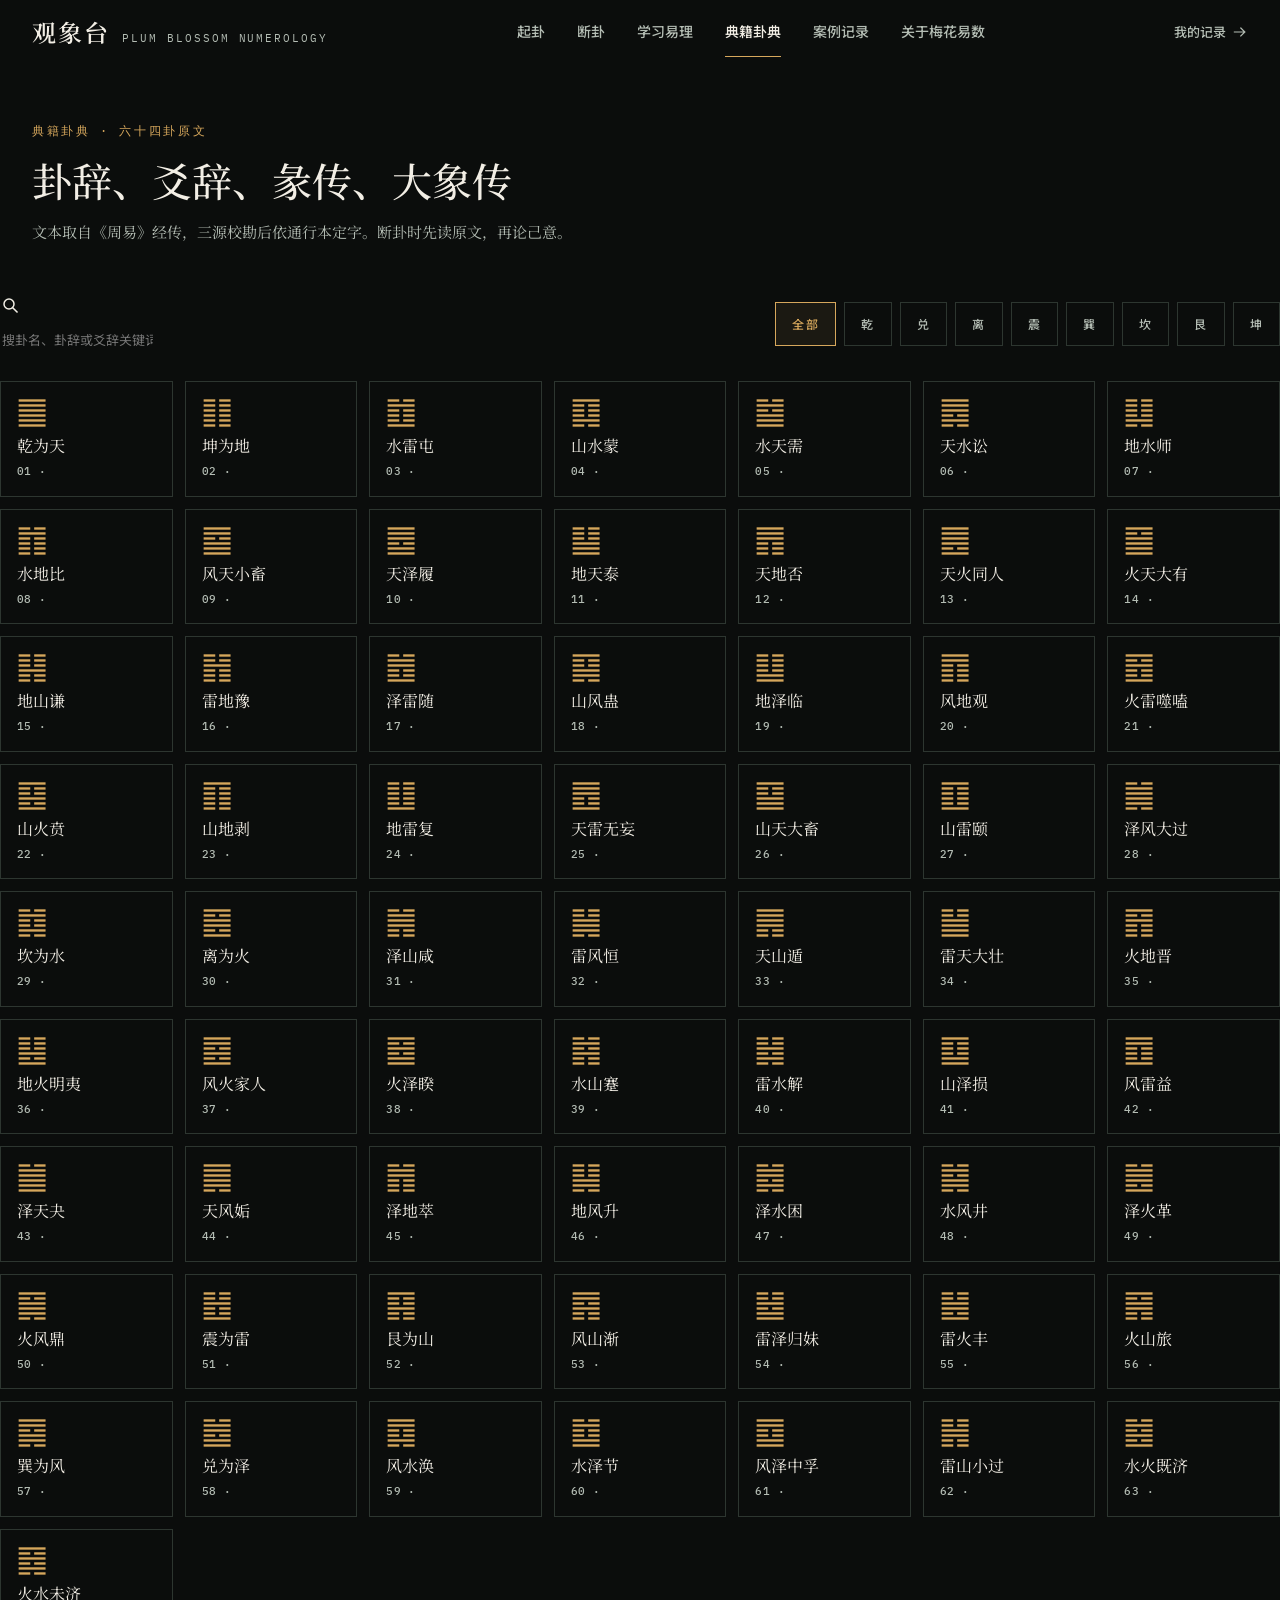
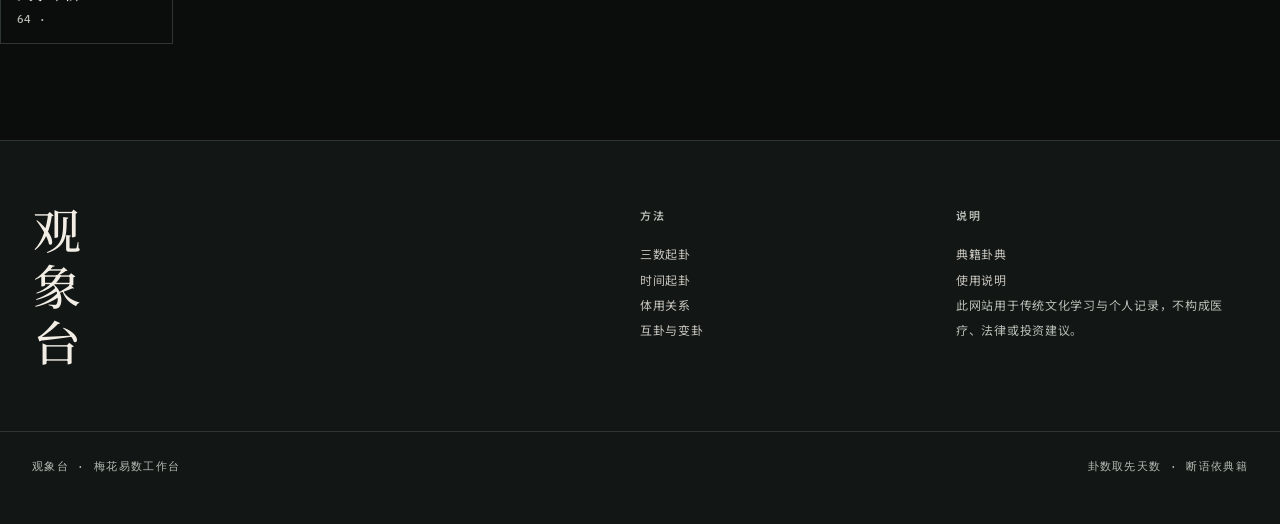
==== commit aa413e4f: "古文全文配白话小字翻译（613 条：卦辞/爻辞/彖/大象/梅花易数/易传）" ====
--- a/guandian.html
+++ b/guandian.html
@@ -140,11 +140,15 @@
       '</button>';
     }).join("") || '<div class="ledger-empty">未找到匹配的卦。</div>';
   }
+  function fanyiHTML(key){
+    var f = fanyiOf(key);
+    return f ? '<div class="qtrans"><span class="qtrans-label">白话</span><div class="qtrans-txt">' + esc(f) + '</div></div>' : "";
+  }
   function renderDetail(name){
     var g = ZY[name];
     if (!g){ gdDetail.innerHTML = ""; return; }
     var rows = g.yaoci.map(function(y){
-      return '<div class="gd-yao' + (y.pos >= 6 ? " yong" : "") + '"><span class="gd-tag mono">' + esc(y.tag) + '</span><p>' + esc(y.text) + '</p></div>';
+      return '<div class="gd-yao' + (y.pos >= 6 ? " yong" : "") + '"><span class="gd-tag mono">' + esc(y.tag) + '</span><div><p>' + esc(y.text) + '</p>' + fanyiHTML("y:" + g.kw + ":" + y.tag) + '</div></div>';
     }).join("");
     gdDetail.innerHTML =
       '<div class="gd-head">' +
@@ -152,9 +156,9 @@
         '<div class="res-sub" style="color:var(--paper-muted)">《周易》第' + g.kw + '卦 · ' + esc(g.short) + '</div></div>' +
         '<button class="btn-paper" id="gdClose">收起</button>' +
       '</div>' +
-      '<div class="gd-block"><div class="k">卦辞</div><p class="gd-text">' + esc(g.guaci) + '</p></div>' +
-      '<div class="gd-block"><div class="k">彖传</div><p class="gd-text">' + esc(g.tuan) + '</p></div>' +
-      '<div class="gd-block"><div class="k">大象传</div><p class="gd-text">' + esc(g.daxiang) + '</p></div>' +
+      '<div class="gd-block"><div class="k">卦辞</div><p class="gd-text">' + esc(g.guaci) + '</p>' + fanyiHTML("g:" + g.kw) + '</div>' +
+      '<div class="gd-block"><div class="k">彖传</div><p class="gd-text">' + esc(g.tuan) + '</p>' + fanyiHTML("t:" + g.kw) + '</div>' +
+      '<div class="gd-block"><div class="k">大象传</div><p class="gd-text">' + esc(g.daxiang) + '</p>' + fanyiHTML("d:" + g.kw) + '</div>' +
       '<div class="gd-block"><div class="k">爻辞</div>' + rows + '</div>' +
       '<div class="disclaimer" style="color:var(--paper-muted)">出处：《周易》经文（卦辞、爻辞）与《易传》（彖、大象）。文本经多源校勘，异文依通行本。</div>';
     document.getElementById("gdClose").addEventListener("click", function(){ gdDetail.innerHTML = ""; });
--- a/styles.css
+++ b/styles.css
@@ -1,7 +1,7 @@
 :root{
   --canvas:#0B0D0C; --surface-deep:#121615; --surface-raised:#1B211E;
-  --paper:#E9E2D2; --ink:#F2EEE5; --ink-dark:#171A18; --ink-muted:#788078;
-  --paper-muted:#6F6A5E; --brass:#D6A75C; --brass-light:#F0C979;
+  --paper:#E9E2D2; --ink:#F2EEE5; --ink-dark:#171A18; --ink-muted:#B4BDB4;
+  --paper-muted:#5C5646; --brass:#D6A75C; --brass-light:#F0C979;
   --vermilion:#9A6C63; --line-dark:#2D3630; --line-light:#B8AE9A;
   --serif:"Noto Serif SC","Songti SC","STSong",serif;
   --sans:"Noto Sans SC","PingFang SC","Microsoft YaHei",sans-serif;
@@ -63,9 +63,9 @@
 .hero-inner{position:relative;display:grid;grid-template-columns:repeat(12,1fr);gap:24px;min-height:92vh;}
 .rail{grid-column:1/3;display:flex;align-items:flex-start;justify-content:flex-start;padding-top:120px;}
 .rail-stack{display:flex;flex-direction:column;gap:40px;}
-.rail-item{writing-mode:vertical-rl;font-family:var(--sans);font-size:14px;font-weight:600;letter-spacing:.35em;color:var(--ink-muted);opacity:.38;transition:color .4s ease-out,opacity .4s ease-out;padding:8px 0;}
+.rail-item{writing-mode:vertical-rl;font-family:var(--sans);font-size:14px;font-weight:600;letter-spacing:.35em;color:var(--ink-muted);opacity:.72;transition:color .4s ease-out,opacity .4s ease-out;padding:8px 0;}
 .rail-item.on{color:var(--brass);opacity:1;}
-.rail-item:hover{color:var(--brass);opacity:.8;}
+.rail-item:hover{color:var(--brass);opacity:.95;}
 .stage{grid-column:3/9;display:flex;flex-direction:column;align-items:center;justify-content:center;position:relative;}
 .stage-hd{text-align:center;margin-bottom:32px;max-width:520px;}
 .eyebrow{font-family:var(--sans);font-size:12px;font-weight:600;letter-spacing:.32em;color:var(--brass);}
@@ -88,9 +88,9 @@
 .sector{stroke:var(--line-dark);stroke-width:1;fill:none;}
 .ring{stroke:var(--line-dark);stroke-width:1;fill:none;}
 .tri-g{cursor:default;}
-.tri-g .dot{fill:var(--line-dark);transition:fill .42s ease-out;}
+.tri-g .dot{fill:var(--ink-muted);transition:fill .42s ease-out;}
 .tri-g text{fill:var(--ink-muted);font-family:var(--serif);font-size:17px;transition:fill .42s ease-out;}
-.tri-g .num{font-family:var(--mono);font-size:10px;fill:var(--line-dark);}
+.tri-g .num{font-family:var(--mono);font-size:10px;fill:var(--ink-muted);}
 .tri-g.lit .dot{fill:var(--brass);}
 .tri-g.lit text{fill:var(--brass);}
 .tri-g.sel text{fill:var(--brass-light);}
@@ -162,7 +162,7 @@
 }
 .trace-band:last-child{border-bottom:0;}
 .trace-band .k{font-family:var(--sans);font-size:12px;font-weight:600;letter-spacing:.22em;color:var(--ink-muted);}
-.trace-band .v{font-family:var(--mono);font-size:13px;letter-spacing:.04em;color:var(--ink);opacity:.35;transition:opacity .3s ease-out;}
+.trace-band .v{font-family:var(--mono);font-size:13px;letter-spacing:.04em;color:var(--ink);opacity:.66;transition:opacity .3s ease-out;}
 .trace-band .v b{color:var(--brass);font-weight:500;}
 .trace-band.live .v{opacity:1;}
 .trace-band::after{content:"";position:absolute;left:0;top:0;bottom:0;width:0;background:var(--brass);opacity:.16;}
@@ -183,7 +183,7 @@
   position:absolute;left:16px;top:48px;bottom:48px;width:48px;
   display:flex;flex-direction:column;gap:28px;align-items:center;
 }
-.pm{cursor:pointer;writing-mode:vertical-rl;font-family:var(--sans);font-size:12px;font-weight:600;letter-spacing:.32em;color:var(--paper-muted);opacity:.55;}
+.pm{cursor:pointer;writing-mode:vertical-rl;font-family:var(--sans);font-size:12px;font-weight:600;letter-spacing:.32em;color:var(--paper-muted);opacity:.8;}
 .pm.on{color:var(--ink-dark);opacity:1;}
 .edge-index{
   position:absolute;right:-1px;top:48px;display:flex;flex-direction:column;
@@ -466,7 +466,7 @@
 /* 典籍引用块（学习区） */
 .classic{margin:18px 0 0;padding:16px 20px;border-left:2px solid var(--brass);background:var(--surface-raised);}
 .classic .src{font-family:var(--sans);font-size:11px;font-weight:600;letter-spacing:.18em;color:var(--brass);}
-.classic .txt{margin-top:8px;font-family:var(--serif);font-size:15px;line-height:1.95;color:var(--ink);opacity:.92;}
+.classic .txt{margin-top:8px;font-family:var(--serif);font-size:15px;line-height:1.95;color:var(--ink);opacity:1;}
 
 /* 打印 */
 @media print{
@@ -508,6 +508,7 @@
 .chip-info .k{font-family:var(--sans);font-size:10px;font-weight:600;letter-spacing:.22em;color:var(--paper-muted);}
 .chip-info .v{font-family:var(--serif);font-size:17px;margin-top:6px;color:var(--ink-dark);}
 .chip-info .v.brass{color:#8A6222;}
+.vh-classic-line{margin-top:18px;padding:12px 18px;border-left:2px solid var(--brass);background:rgba(214,167,92,.1);font-family:var(--serif);font-size:15px;line-height:1.8;color:var(--ink-dark);}
 .vh-meta{margin-top:22px;font-family:var(--mono);font-size:12px;letter-spacing:.05em;color:var(--paper-muted);}
 .dg-step{margin-top:44px;border-top:1px solid var(--line-light);padding-top:34px;}
 .dg-head{display:flex;align-items:baseline;gap:16px;flex-wrap:wrap;}
@@ -533,3 +534,63 @@
   .vh-head{font-size:26px;}
   .dg-glyph{margin-left:0;}
 }
+
+
+/* ================= 引文翻页器 ================= */
+.qpage[hidden]{display:none;}
+.qpager{display:flex;gap:6px;align-items:center;flex-wrap:wrap;margin-top:14px;}
+.qnum{min-width:34px;height:32px;padding:0 10px;border:1px solid var(--line-light);color:var(--ink-dark);
+  font-family:var(--mono);font-size:12px;letter-spacing:.06em;transition:background .15s,color .15s;}
+.qnum:hover{background:rgba(23,26,24,.08);}
+.qnum.on{background:var(--ink-dark);color:var(--paper);}
+.qpage-no{font-family:var(--mono);font-size:11px;letter-spacing:.12em;color:var(--paper-muted);margin-left:6px;}
+.classic .qnum{border-color:var(--line-dark);color:var(--ink);}
+.classic .qnum:hover{background:var(--surface-raised);}
+.classic .qnum.on{background:var(--brass);color:var(--ink-dark);}
+.classic .qpage-no{color:var(--ink-muted);}
+
+
+/* ================= 断卦页：步骤区在黑底上，全部文字亮色系 ================= */
+main.duangua .dg-step{border-top-color:var(--line-dark);}
+main.duangua .dg-head .no{color:var(--brass);}
+main.duangua .dg-head h3{color:var(--ink);}
+main.duangua .dg-glyph{color:var(--brass);opacity:.9;}
+main.duangua .dg-brief{color:var(--ink);}
+main.duangua .dg-read .tagline{color:var(--ink-muted);}
+main.duangua .dg-read p{color:var(--ink);}
+main.duangua .classic-paper{background:var(--surface-raised);border-left-color:var(--brass);}
+main.duangua .classic-paper .src{color:var(--brass-light);}
+main.duangua .classic-paper .txt{color:var(--ink);}
+main.duangua .dg-summary{border-color:var(--line-dark);}
+main.duangua .dg-summary .row{border-bottom-color:var(--line-dark);}
+main.duangua .dg-summary .k{color:var(--ink-muted);}
+main.duangua .dg-summary .v{color:var(--ink);}
+main.duangua .qnum{border-color:var(--line-dark);color:var(--ink);}
+main.duangua .qnum:hover{background:var(--surface-deep);}
+main.duangua .qnum.on{background:var(--brass);color:var(--ink-dark);}
+main.duangua .qpage-no{color:var(--ink-muted);}
+main.duangua .btn-paper{border-color:var(--line-dark);color:var(--ink);background:none;}
+main.duangua .btn-paper:hover{border-color:var(--brass);color:var(--brass);background:none;}
+main.duangua .btn-paper.solid{background:var(--brass);color:var(--ink-dark);border-color:var(--brass);}
+main.duangua .btn-paper.solid:hover{background:var(--brass-light);}
+main.duangua .disclaimer{color:var(--ink-muted) !important;}
+main.duangua .ai-panel{background:var(--surface-deep);border-color:var(--line-dark);}
+main.duangua .ai-head .k{color:var(--ink-muted);}
+main.duangua .ai-body{color:var(--ink);}
+main.duangua .ai-body.err{color:#E09088;}
+main.duangua .ai-key{color:var(--ink);border-bottom-color:var(--line-dark);}
+main.duangua .ai-key:focus{border-bottom-color:var(--brass);}
+main.duangua .ai-panel .linkbtn{color:var(--ink-muted);}
+main.duangua .ai-panel .linkbtn:hover{color:var(--brass);}
+
+
+/* ================= 白话小字翻译 ================= */
+.qtrans{margin-top:12px;padding-top:10px;border-top:1px dashed var(--line-light);}
+.qtrans-label{font-family:var(--sans);font-size:10px;font-weight:600;letter-spacing:.22em;color:var(--paper-muted);display:block;}
+.qtrans-txt{margin-top:6px;font-family:var(--sans);font-size:12.5px;line-height:1.95;color:var(--paper-muted);}
+main.duangua .qtrans, .guodian .qtrans{border-top-color:var(--line-dark);}
+main.duangua .qtrans-label, .guodian .qtrans-label{color:var(--brass-light);}
+main.duangua .qtrans-txt, .guodian .qtrans-txt{color:var(--ink-muted);}
+.classic .qtrans{border-top-color:var(--line-dark);}
+.classic .qtrans-label{color:var(--brass-light);}
+.classic .qtrans-txt{color:var(--ink-muted);}
